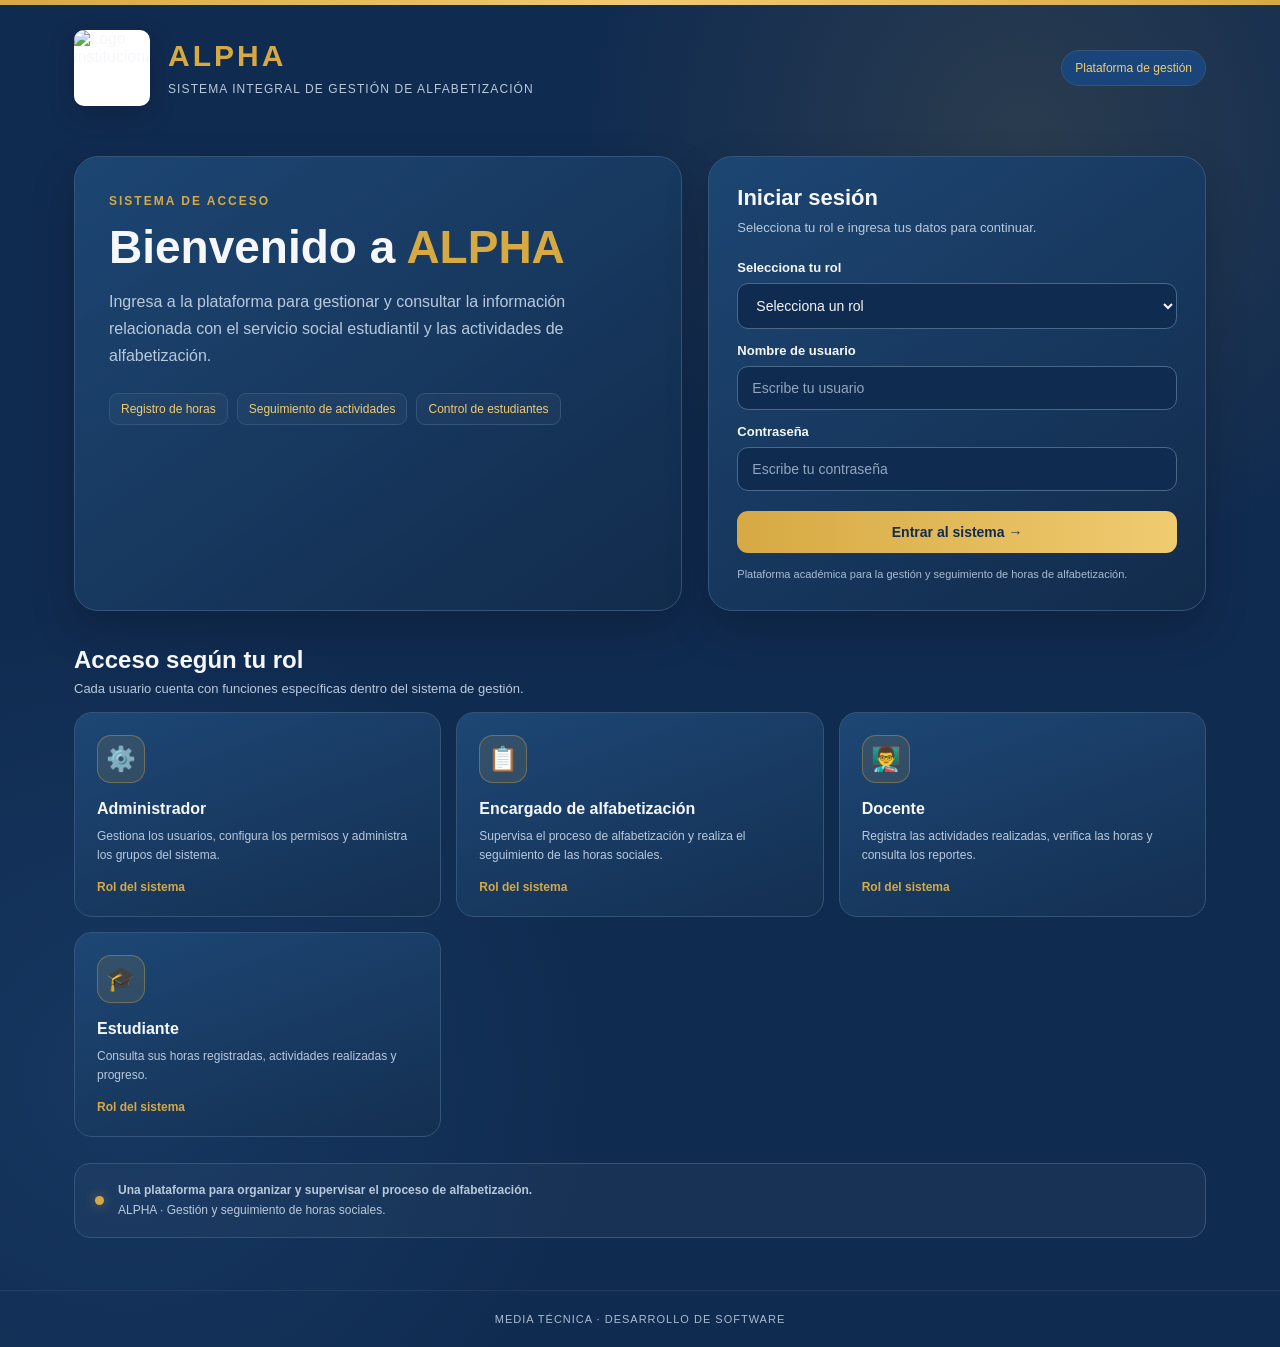
==== index.html @ f061831a "Add files via upload" ====
<!DOCTYPE html>
<html lang="es">
<head>
    <meta charset="UTF-8">
    <meta name="viewport" content="width=device-width, initial-scale=1.0">
    <title>ALPHA | Gestión de Alfabetización</title>
    <link rel="stylesheet" href="estilos.css">
</head>
<body>

    <div class="topline"></div>

    <header class="encabezado">

        <div class="logo">
            <img src="C:\xampp\htdocs\img\images.jpg" alt="Logo institucional">
        </div>

        <div class="marca">
            <h1>ALPHA</h1>
            <p>SISTEMA INTEGRAL DE GESTIÓN DE ALFABETIZACIÓN</p>
        </div>

        <div class="etiqueta">
            Plataforma de gestión
        </div>

    </header>

    <main>

        <section class="bienvenida">

            <div class="texto-bienvenida">

                <span class="subtitulo">SISTEMA DE ACCESO</span>

                <h2>Bienvenido a <span>ALPHA</span></h2>

                <p>
                    Ingresa a la plataforma para gestionar y consultar
                    la información relacionada con el servicio social
                    estudiantil y las actividades de alfabetización.
                </p>

                <div class="etiquetas">
                    <span>Registro de horas</span>
                    <span>Seguimiento de actividades</span>
                    <span>Control de estudiantes</span>
                </div>

            </div>

            <section class="tarjeta-login" aria-labelledby="titulo-login">

                <h2 id="titulo-login">Iniciar sesión</h2>

                <p class="descripcion">
                    Selecciona tu rol e ingresa tus datos para continuar.
                </p>

                <form action="#" method="get">

                    <label for="rol">Selecciona tu rol</label>

                    <select id="rol" name="rol" required>
                        <option value="">Selecciona un rol</option>
                        <option value="administrador">Administrador</option>
                       
                        <option value="docente">Docente</option>
                        <option value="estudiante">Estudiante</option>
                    </select>

                    <label for="usuario">Nombre de usuario</label>

                    <input
                        type="text"
                        id="usuario"
                        name="usuario"
                        placeholder="Escribe tu usuario"
                        required
                    >

                    <label for="contrasena">Contraseña</label>

                    <input
                        type="password"
                        id="contrasena"
                        name="contrasena"
                        placeholder="Escribe tu contraseña"
                        required
                    >

                    <button type="submit" class="boton-principal">
                        Entrar al sistema &rarr;
                    </button>

                    <p class="nota-formulario">
                        Plataforma académica para la gestión
                        y seguimiento de horas de alfabetización.
                    </p>

                </form>

            </section>

        </section>

        <section class="seccion-roles">

            <div class="encabezado-seccion">

                <h2>Acceso según tu rol</h2>

                <p>
                    Cada usuario cuenta con funciones específicas
                    dentro del sistema de gestión.
                </p>

            </div>

            <div class="rejilla-roles">

                <article class="tarjeta-rol">

                    <div class="icono">⚙️</div>

                    <h3>Administrador</h3>

                    <p>
                        Gestiona los usuarios, configura los permisos
                        y administra los grupos del sistema.
                    </p>

                    <span class="enlace-rol">Rol del sistema</span>

                </article>

                <article class="tarjeta-rol">

                    <div class="icono">📋</div>

                    <h3>Encargado de alfabetización</h3>

                    <p>
                        Supervisa el proceso de alfabetización
                        y realiza el seguimiento de las horas sociales.
                    </p>

                    <span class="enlace-rol">Rol del sistema</span>

                </article>

                <article class="tarjeta-rol">

                    <div class="icono">👨‍🏫</div>

                    <h3>Docente</h3>

                    <p>
                        Registra las actividades realizadas,
                        verifica las horas y consulta los reportes.
                    </p>

                    <span class="enlace-rol">Rol del sistema</span>

                </article>

                <article class="tarjeta-rol">

                    <div class="icono">🎓</div>

                    <h3>Estudiante</h3>

                    <p>
                        Consulta sus horas registradas,
                        actividades realizadas y progreso.
                    </p>

                    <span class="enlace-rol">Rol del sistema</span>

                </article>

            </div>

        </section>

        <aside class="nota-final">

            <span class="punto"></span>

            <p>
                <strong>
                    Una plataforma para organizar y supervisar
                    el proceso de alfabetización.
                </strong>
                <br>
                ALPHA · Gestión y seguimiento de horas sociales.
            </p>

        </aside>

    </main>

    <footer>
        MEDIA TÉCNICA · DESARROLLO DE SOFTWARE
    </footer>

</body>
</html>
---- estilos.css ----
:root {
    --fondo: #102B50;
    --panel: #16365F;
    --panel-claro: #1D4775;
    --azul: #24568A;
    --dorado: #D6A943;
    --dorado-claro: #F0CB70;
    --blanco: #F5F7FA;
    --texto-secundario: #B9C9DC;
    --borde: #345579;
    --verde: #71D6A5;
}

* {
    box-sizing: border-box;
}

html {
    scroll-behavior: smooth;
}

body {
    margin: 0;
    min-height: 100vh;
    background:
        radial-gradient(
            circle at 80% 10%,
            rgba(214, 169, 67, 0.13),
            transparent 28%
        ),
        radial-gradient(
            circle at 10% 80%,
            rgba(48, 105, 164, 0.20),
            transparent 30%
        ),
        var(--fondo);
    color: var(--blanco);
    font-family: Arial, Helvetica, sans-serif;
}

img {
    max-width: 100%;
}

/* LINEA SUPERIOR */

.topline {
    height: 5px;
    background: linear-gradient(
        90deg,
        var(--dorado),
        var(--dorado-claro),
        var(--dorado)
    );
}

/* ENCABEZADO Y LOGO */

.encabezado {
    max-width: 1180px;
    margin: auto;
    padding: 25px 24px 18px;
    display: flex;
    align-items: center;
    gap: 18px;
}

.logo {
    width: 76px;
    height: 76px;
    border-radius: 10px;
    display: flex;
    align-items: center;
    justify-content: center;
    overflow: hidden;
    background: #FFFFFF;
    box-shadow: 0 8px 28px #0003;
    flex-shrink: 0;
}

.logo img {
    width: 100%;
    height: 100%;
    object-fit: contain;
}

.marca h1 {
    margin: 0;
    font-size: 30px;
    letter-spacing: 3px;
    color: var(--dorado);
}

.marca p {
    margin: 7px 0 0;
    color: var(--texto-secundario);
    font-size: 12px;
    letter-spacing: 1.1px;
    line-height: 1.5;
}

.etiqueta {
    margin-left: auto;
    padding: 10px 13px;
    border: 1px solid var(--borde);
    border-radius: 999px;
    background: #19457a;
    color: var(--dorado-claro);
    font-size: 12px;
    white-space: nowrap;
}

/* CONTENIDO PRINCIPAL */

main {
    max-width: 1180px;
    margin: 0 auto;
    padding: 20px 24px 52px;
}

.bienvenida {
    display: grid;
    grid-template-columns: 1.1fr 0.9fr;
    gap: 26px;
    align-items: stretch;
    margin: 12px 0 26px;
}

.texto-bienvenida,
.tarjeta-login {
    background: linear-gradient(
        145deg,
        rgba(29, 71, 117, 0.95),
        rgba(18, 43, 75, 0.98)
    );
    border: 1px solid var(--borde);
    border-radius: 24px;
    box-shadow: 0 18px 45px #0003;
}

.texto-bienvenida {
    padding: 34px;
}

.subtitulo {
    color: var(--dorado);
    font-size: 12px;
    font-weight: 800;
    letter-spacing: 2px;
}

.texto-bienvenida h2 {
    margin: 13px 0 15px;
    font-size: clamp(30px, 4vw, 46px);
    line-height: 1.1;
}

.texto-bienvenida h2 span {
    color: var(--dorado);
}

.texto-bienvenida > p {
    max-width: 570px;
    margin: 0;
    color: var(--texto-secundario);
    line-height: 1.7;
}


.etiquetas  {
    display: flex;
    flex-wrap: wrap;
    gap: 9px;
    margin-top: 24px;
    padding: 0%;
}

.etiquetas span {
    padding: 8px 11px;
    border: 1px solid var(--borde);
    border-radius: 9px;
    background: #FFFFFF08;
    color: var(--dorado-claro);
    font-size: 12px;
}

/* TARJETA DE LOGIN */

.tarjeta-login {
    padding: 28px;
}

.tarjeta-login h2 {
    margin: 0 0 7px;
    font-size: 22px;
}

.descripcion {
    margin: 0 0 22px;
    color: var(--texto-secundario);
    font-size: 13px;
    line-height: 1.5;
}

label {
    display: block;
    margin: 14px 0 8px;
    color: var(--blanco);
    font-size: 13px;
    font-weight: 700;
}

input,
select {
    width: 100%;
    padding: 13px 14px;
    border: 1px solid #496789;
    border-radius: 11px;
    outline: none;
    background: var(--fondo);
    color: var(--blanco);
    font-size: 14px;
}

input::placeholder {
    color: #91A6BF;
}

input:focus,
select:focus {
    border-color: var(--dorado);
    box-shadow: 0 0 0 3px #D6A94325;
}

/* BOTON PRINCIPAL */

.boton-principal {
    width: 100%;
    margin-top: 20px;
    padding: 13px 16px;
    border: none;
    border-radius: 11px;
    background: linear-gradient(
        90deg,
        var(--dorado),
        var(--dorado-claro)
    );
    color: #102B50;
    font-size: 14px;
    font-weight: 800;
    cursor: pointer;
    transition: transform 0.15s, filter 0.15s;
}

.boton-principal:hover {
    filter: brightness(1.08);
    transform: translateY(-1px);
}

.nota-formulario {
    margin: 13px 0 0;
    color: #A9BCD2;
    font-size: 11px;
    line-height: 1.5;
}

/* SECCION DE ROLES */

.seccion-roles {
    margin-top: 35px;
}

.encabezado-seccion {
    margin-bottom: 16px;
}

.encabezado-seccion h2 {
    margin: 0;
    font-size: 24px;
}

.encabezado-seccion p {
    margin: 7px 0 0;
    color: var(--texto-secundario);
    font-size: 13px;
}

.rejilla-roles {
    display: grid;
    grid-template-columns: repeat(3, 1fr);
    gap: 15px;
}

/* TARJETAS DE ROLES */

.tarjeta-rol {
    min-height: 205px;
    padding: 22px;
    display: flex;
    flex-direction: column;
    align-items: flex-start;
    border: 1px solid var(--borde);
    border-radius: 18px;
    background: linear-gradient(
        160deg,
        #1D4775,
        #142F51
    );
    transition: transform 0.2s, border-color 0.2s;
}

.tarjeta-rol:hover {
    transform: translateY(-4px);
    border-color: var(--dorado);
}

.icono {
    width: 48px;
    height: 48px;
    margin-bottom: 17px;
    display: flex;
    align-items: center;
    justify-content: center;
    border: 1px solid #D6A94360;
    border-radius: 14px;
    background: #D6A94320;
    font-size: 24px;
}

.tarjeta-rol h3 {
    margin: 0 0 9px;
    font-size: 16px;
}

.tarjeta-rol p {
    margin: 0 0 16px;
    color: var(--texto-secundario);
    font-size: 12px;
    line-height: 1.55;
}

.enlace-rol {
    margin-top: auto;
    color: var(--dorado);
    font-size: 12px;
    font-weight: 800;
}

/* NOTA FINAL */

.nota-final {
    margin-top: 26px;
    padding: 17px 20px;
    display: flex;
    align-items: center;
    gap: 14px;
    border: 1px solid var(--borde);
    border-radius: 16px;
    background: #FFFFFF08;
}

.punto {
    width: 9px;
    height: 9px;
    flex-shrink: 0;
    border-radius: 50%;
    background: var(--dorado);
    box-shadow: 0 0 12px #D6A94377;
}

.nota-final p {
    margin: 0;
    color: var(--texto-secundario);
    font-size: 12px;
    line-height: 1.6;
}

/* PIE DE PAGINA */

footer {
    padding: 22px 15px;
    border-top: 1px solid #FFFFFF12;
    color: #A9BCD2;
    text-align: center;
    font-size: 11px;
    letter-spacing: 1px;
}

/* ADAPTACION A TABLET */

@media (max-width: 900px) {
    .bienvenida {
        grid-template-columns: 1fr;
    }

    .rejilla-roles {
        grid-template-columns: repeat(2, 1fr);
    }

    .etiqueta {
        display: none;
    }
}

/* ADAPTACION A CELULARES */

@media (max-width: 520px) {
    .encabezado {
        padding: 20px 16px;
    }

    .logo {
        width: 58px;
        height: 58px;
    }

    .marca h1 {
        font-size: 25px;
    }

    .marca p {
        font-size: 9px;
    }

    main {
        padding: 14px 16px 35px;
    }

    .texto-bienvenida,
    .tarjeta-login {
        padding: 23px;
    }

    .rejilla-roles {
        grid-template-columns: 1fr;
    }

    .tarjeta-rol {
        min-height: 175px;
    }
}
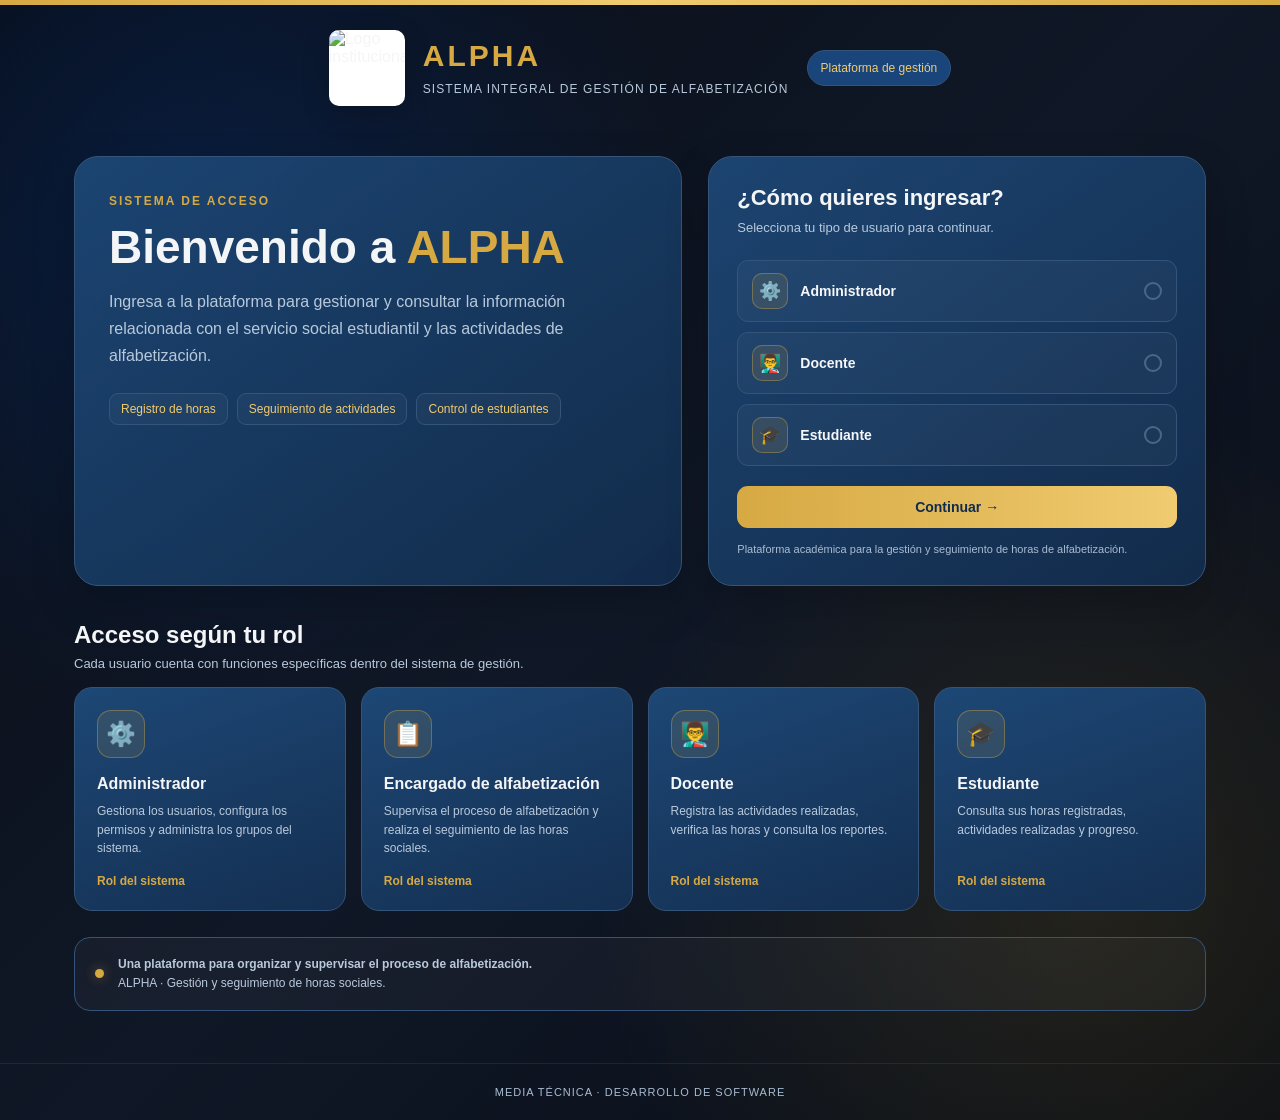
==== commit ed9706f1: "Add files via upload" ====
--- a/index.html
+++ b/index.html
@@ -1,4 +1,3 @@
-
 <!DOCTYPE html>
 <html lang="es">
 <head>
@@ -54,46 +53,58 @@
 
             <section class="tarjeta-login" aria-labelledby="titulo-login">
 
-                <h2 id="titulo-login">Iniciar sesión</h2>
+                <h2 id="titulo-login">¿Cómo quieres ingresar?</h2>
 
                 <p class="descripcion">
-                    Selecciona tu rol e ingresa tus datos para continuar.
+                    Selecciona tu tipo de usuario para continuar.
                 </p>
 
                 <form action="#" method="get">
 
-                    <label for="rol">Selecciona tu rol</label>
-
-                    <select id="rol" name="rol" required>
-                        <option value="">Selecciona un rol</option>
-                        <option value="administrador">Administrador</option>
-                       
-                        <option value="docente">Docente</option>
-                        <option value="estudiante">Estudiante</option>
-                    </select>
-
-                    <label for="usuario">Nombre de usuario</label>
-
-                    <input
-                        type="text"
-                        id="usuario"
-                        name="usuario"
-                        placeholder="Escribe tu usuario"
-                        required
-                    >
-
-                    <label for="contrasena">Contraseña</label>
-
-                    <input
-                        type="password"
-                        id="contrasena"
-                        name="contrasena"
-                        placeholder="Escribe tu contraseña"
-                        required
-                    >
+                    <div class="opciones-rol">
+
+                        <label class="opcion-rol" for="administrador">
+                            <input
+                                type="radio"
+                                id="administrador"
+                                name="rol"
+                                value="administrador"
+                                required
+                            >
+                            <span class="rol-icono">⚙️</span>
+                            <span class="rol-nombre">Administrador</span>
+                            <span class="rol-marca"></span>
+                        </label>
+
+
+                        <label class="opcion-rol" for="docente">
+                            <input
+                                type="radio"
+                                id="docente"
+                                name="rol"
+                                value="docente"
+                            >
+                            <span class="rol-icono">👨‍🏫</span>
+                            <span class="rol-nombre">Docente</span>
+                            <span class="rol-marca"></span>
+                        </label>
+
+                        <label class="opcion-rol" for="estudiante">
+                            <input
+                                type="radio"
+                                id="estudiante"
+                                name="rol"
+                                value="estudiante"
+                            >
+                            <span class="rol-icono">🎓</span>
+                            <span class="rol-nombre">Estudiante</span>
+                            <span class="rol-marca"></span>
+                        </label>
+
+                    </div>
 
                     <button type="submit" class="boton-principal">
-                        Entrar al sistema &rarr;
+                        Continuar &rarr;
                     </button>
 
                     <p class="nota-formulario">
@@ -208,4 +219,4 @@
     </footer>
 
 </body>
-</html>
+</html>
--- a/estilos.css
+++ b/estilos.css
@@ -1,4 +1,3 @@
-
 :root {
     --fondo: #102B50;
     --panel: #16365F;
@@ -37,6 +36,7 @@
         var(--fondo);
     color: var(--blanco);
     font-family: Arial, Helvetica, sans-serif;
+    background-color: #102B50;
 }
 
 img {
@@ -167,13 +167,12 @@
     line-height: 1.7;
 }
 
-
-.etiquetas  {
+.etiquetas {
     display: flex;
     flex-wrap: wrap;
     gap: 9px;
     margin-top: 24px;
-    padding: 0%;
+    padding: 0;
 }
 
 .etiquetas span {
@@ -231,6 +230,87 @@
 select:focus {
     border-color: var(--dorado);
     box-shadow: 0 0 0 3px #D6A94325;
+}
+
+/* SELECTOR DE ROL (LOGIN) */
+
+.opciones-rol {
+    display: grid;
+    gap: 10px;
+}
+
+.opcion-rol {
+    position: relative;
+    display: flex;
+    align-items: center;
+    gap: 12px;
+    margin: 0;
+    padding: 12px 14px;
+    border: 1px solid var(--borde);
+    border-radius: 11px;
+    background: #FFFFFF08;
+    color: var(--blanco);
+    font-size: 14px;
+    font-weight: 700;
+    cursor: pointer;
+    transition: border-color 0.2s, background 0.2s, transform 0.15s;
+}
+
+.opcion-rol:hover {
+    border-color: var(--dorado);
+    background: #D6A94312;
+    transform: translateY(-1px);
+}
+
+/* El radio real queda oculto pero sigue funcionando con el teclado y el required */
+.opcion-rol input {
+    position: absolute;
+    opacity: 0;
+    width: 1px;
+    height: 1px;
+    padding: 0;
+    pointer-events: none;
+}
+
+.rol-icono {
+    width: 36px;
+    height: 36px;
+    display: flex;
+    align-items: center;
+    justify-content: center;
+    flex-shrink: 0;
+    border: 1px solid #D6A94360;
+    border-radius: 10px;
+    background: #D6A94320;
+    font-size: 18px;
+}
+
+.rol-nombre {
+    flex: 1;
+}
+
+.rol-marca {
+    width: 18px;
+    height: 18px;
+    flex-shrink: 0;
+    border: 2px solid #496789;
+    border-radius: 50%;
+    transition: border-color 0.2s, background 0.2s, box-shadow 0.2s;
+}
+
+.opcion-rol input:checked ~ .rol-marca {
+    border-color: var(--dorado);
+    background: var(--dorado);
+    box-shadow: inset 0 0 0 3px var(--fondo);
+}
+
+.opcion-rol:has(input:checked) {
+    border-color: var(--dorado);
+    background: #D6A94320;
+}
+
+.opcion-rol:has(input:focus-visible) {
+    box-shadow: 0 0 0 3px #D6A94340;
 }
 
 /* BOTON PRINCIPAL */
@@ -288,7 +368,7 @@
 
 .rejilla-roles {
     display: grid;
-    grid-template-columns: repeat(3, 1fr);
+    grid-template-columns: repeat(4, 1fr);
     gap: 15px;
 }
 
@@ -440,3 +520,256 @@
         min-height: 175px;
     }
 }
+
+/* ===== ESTILOS GENERALES  del login de admin ===== */
+
+/* ==========================================
+   1. CONFIGURACIÓN GENERAL
+========================================== */
+
+* {
+    margin: 0;
+    padding: 0;
+    box-sizing: border-box;
+}
+
+body {
+    min-height: 100vh;
+    display: flex;
+    flex-direction: column;
+    font-family: 'Segoe UI', Arial, sans-serif;
+    color: #F4F5F7;
+    background:
+        radial-gradient(circle at 15% 20%, rgba(0, 91, 234, 0.18), transparent 35%),
+        radial-gradient(circle at 85% 80%, rgba(217, 169, 40, 0.12), transparent 35%),
+        linear-gradient(135deg, #080C14, #101827, #080C14);
+}
+
+
+/* ==========================================
+   2. ENCABEZADO Y LOGO
+========================================== */
+
+.encabezado-admin {
+    text-align: center;
+    padding: 20px;
+}
+
+.encabezado-admin img {
+    width: 190px;
+    height: 145px;
+    object-fit: contain;
+    filter: drop-shadow(0 0 15px rgba(0, 91, 234, 0.25));
+}
+
+.encabezado-admin p {
+    margin-top: 5px;
+    color: #D9A928;
+    font-size: 12px;
+    font-weight: bold;
+    letter-spacing: 4px;
+}
+
+
+/* ==========================================
+   3. CONTENIDO PRINCIPAL
+========================================== */
+
+.contenido-admin {
+    flex: 1;
+    display: flex;
+    justify-content: center;
+    align-items: center;
+    padding: 30px 20px;
+}
+
+
+/* ==========================================
+   4. TARJETA DE ADMINISTRADOR
+========================================== */
+
+.tarjeta-admin {
+    width: 100%;
+    max-width: 480px;
+    padding: 42px;
+    background: linear-gradient(145deg, #151F30, #0E1725);
+    border: 1px solid rgba(0, 91, 234, 0.45);
+    border-radius: 20px;
+    box-shadow:
+        0 0 25px rgba(0, 91, 234, 0.12),
+        0 20px 50px rgba(0, 0, 0, 0.55);
+    text-align: center;
+}
+
+
+/* ==========================================
+   5. ETIQUETA ADMINISTRATIVA
+========================================== */
+
+.etiqueta-admin {
+    display: inline-block;
+    padding: 8px 16px;
+    margin-bottom: 22px;
+    background-color: rgba(0, 91, 234, 0.15);
+    border: 1px solid #075BEA;
+    border-radius: 5px;
+    color: #64A1FF;
+    font-size: 11px;
+    font-weight: bold;
+    letter-spacing: 2px;
+}
+
+
+/* ==========================================
+   6. TÍTULOS
+========================================== */
+
+.tarjeta-admin h1 {
+    color: #D9A928;
+    font-size: 34px;
+    font-weight: 800;
+    letter-spacing: 3px;
+    margin-bottom: 12px;
+}
+
+.descripcion-admin {
+    color: #AEB9C9;
+    font-size: 14px;
+    line-height: 1.7;
+    margin-bottom: 32px;
+}
+
+
+/* ==========================================
+   7. FORMULARIO
+========================================== */
+
+.tarjeta-admin form {
+    text-align: left;
+}
+
+.tarjeta-admin label {
+    display: block;
+    margin-bottom: 10px;
+    color: #E7EDF6;
+    font-size: 13px;
+    font-weight: bold;
+    letter-spacing: 1px;
+}
+
+.tarjeta-admin input {
+    width: 100%;
+    padding: 16px;
+    margin-bottom: 25px;
+    background-color: #0A1220;
+    border: 1px solid #293A52;
+    border-radius: 9px;
+    color: #FFFFFF;
+    font-size: 15px;
+    outline: none;
+    transition: 0.3s;
+}
+
+.tarjeta-admin input::placeholder {
+    color: #718198;
+}
+
+.tarjeta-admin input:focus {
+    border-color: #075BEA;
+    box-shadow: 0 0 0 3px rgba(0, 91, 234, 0.16);
+}
+
+
+/* ==========================================
+   8. BOTÓN DE INGRESO
+========================================== */
+
+.tarjeta-admin button {
+    width: 100%;
+    padding: 17px;
+    margin-top: 5px;
+    background: linear-gradient(100deg, #D9A928, #F0C44E);
+    border: none;
+    border-radius: 9px;
+    color: #101827;
+    font-size: 15px;
+    font-weight: 900;
+    letter-spacing: 2px;
+    cursor: pointer;
+    transition: 0.3s;
+}
+
+.tarjeta-admin button:hover {
+    background: #F5D36E;
+    box-shadow: 0 0 22px rgba(217, 169, 40, 0.30);
+    transform: translateY(-3px);
+}
+
+.tarjeta-admin button:active {
+    transform: scale(0.98);
+}
+
+
+/* ==========================================
+   9. MENSAJE DE SEGURIDAD
+========================================== */
+
+.mensaje-seguridad {
+    margin-top: 28px;
+    color: #718198;
+    font-size: 10px;
+    font-weight: bold;
+    letter-spacing: 1.5px;
+}
+
+
+/* ==========================================
+   10. PIE DE PÁGINA
+========================================== */
+
+.pie-admin {
+    padding: 20px;
+    text-align: center;
+    border-top: 1px solid rgba(255, 255, 255, 0.08);
+}
+
+.pie-admin p {
+    color: #718198;
+    font-size: 11px;
+    letter-spacing: 1.5px;
+}
+
+
+/* ==========================================
+   11. DISEÑO RESPONSIVE
+========================================== */
+
+@media (max-width: 600px) {
+
+    .encabezado-admin img {
+        width: 150px;
+        height: 115px;
+    }
+
+    .encabezado-admin p {
+        font-size: 9px;
+        letter-spacing: 2px;
+    }
+
+    .contenido-admin {
+        padding: 20px 15px;
+    }
+
+    .tarjeta-admin {
+        padding: 30px 22px;
+    }
+
+    .tarjeta-admin h1 {
+        font-size: 28px;
+    }
+
+    .pie-admin p {
+        font-size: 9px;
+    }
+
+}
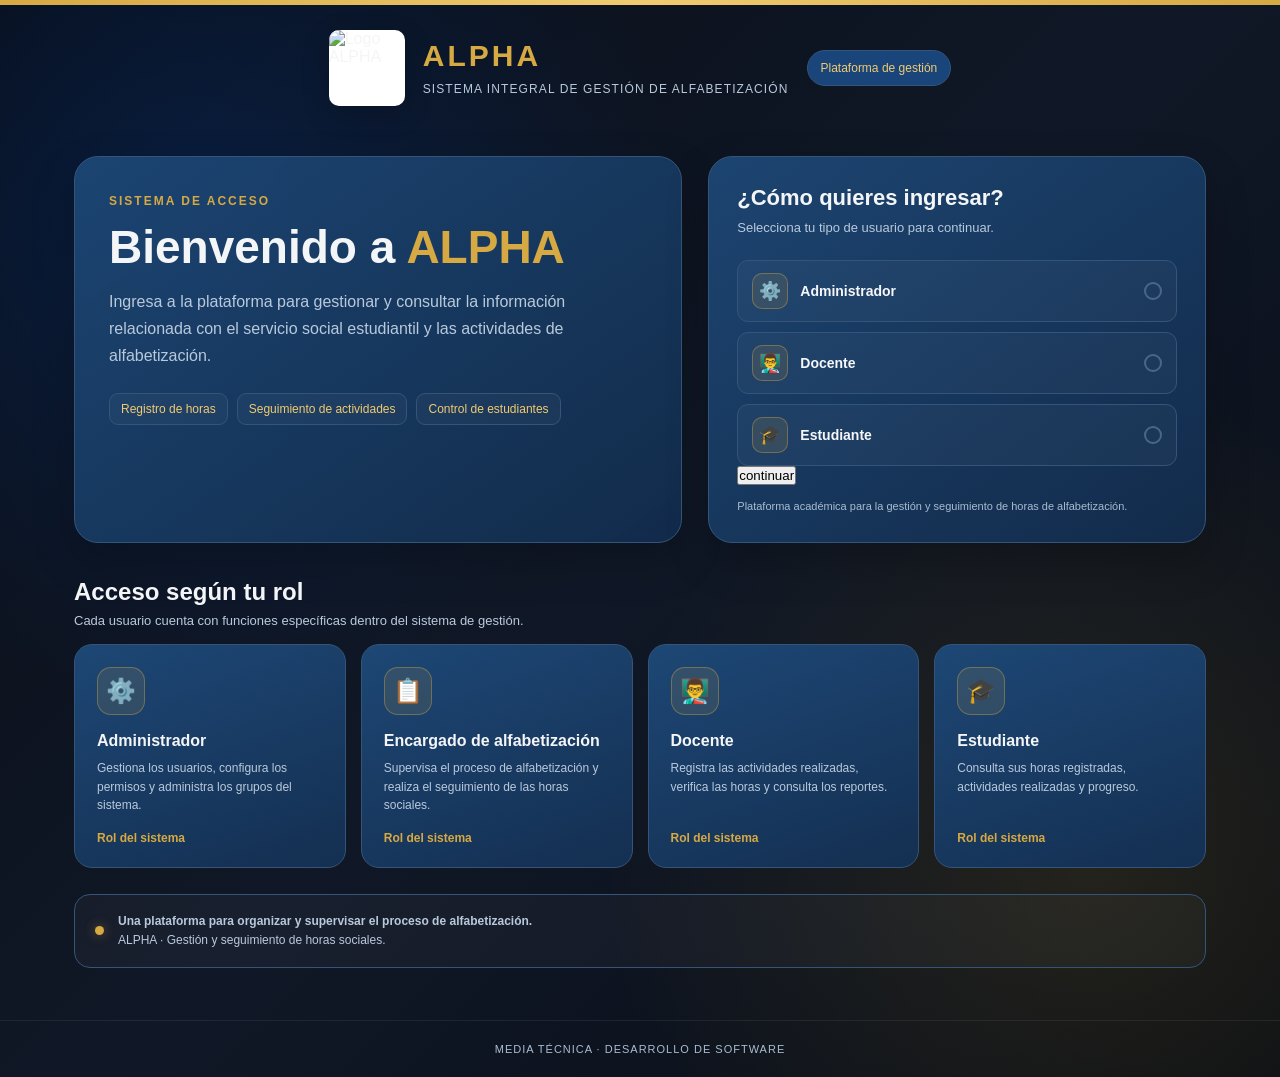
==== commit 6f38e3cd: "Add files via upload" ====
--- a/index.html
+++ b/index.html
@@ -13,7 +13,7 @@
     <header class="encabezado">
 
         <div class="logo">
-            <img src="C:\xampp\htdocs\img\images.jpg" alt="Logo institucional">
+            <img src="C:\xampp\htdocs\img\97d4dffa-0398-46b5-bdf9-26130cdb9839.png" alt="Logo ALPHA">
         </div>
 
         <div class="marca">
@@ -59,7 +59,7 @@
                     Selecciona tu tipo de usuario para continuar.
                 </p>
 
-                <form action="#" method="get">
+                <form id="formRoles">
 
                     <div class="opciones-rol">
 
@@ -71,9 +71,11 @@
                                 value="administrador"
                                 required
                             >
+                            
                             <span class="rol-icono">⚙️</span>
                             <span class="rol-nombre">Administrador</span>
                             <span class="rol-marca"></span>
+                            
                         </label>
 
 
@@ -103,9 +105,7 @@
 
                     </div>
 
-                    <button type="submit" class="boton-principal">
-                        Continuar &rarr;
-                    </button>
+                    <button type="submit">continuar</button>
 
                     <p class="nota-formulario">
                         Plataforma académica para la gestión
@@ -217,6 +217,6 @@
     <footer>
         MEDIA TÉCNICA · DESARROLLO DE SOFTWARE
     </footer>
-
+  <script src="roles.js"></script>
 </body>
 </html>
--- a/estilos.css
+++ b/estilos.css
@@ -773,3 +773,118 @@
     }
 
 }
+   /* estilos de inivio 
+
+
+
+
+
+   body {
+    background-color: #020d20;
+    color: #eaf4ff;
+    font-family: Arial, sans-serif;
+}
+
+table {
+    border-collapse: collapse;
+    border-color: #087fc4;
+}
+
+body > center > table {
+    background-color: #061a35;
+    border: 2px solid #087fc4;
+    box-shadow: 0 0 15px #087fc455;
+    border-radius: 12px;
+}
+
+td {
+    border-color: #087fc4;
+}
+
+h1 {
+    color: #ffffff;
+    text-shadow: 0 0 10px #168bd5;
+}
+
+h2, h3 {
+    color: #f5bd35;
+}
+
+h4 {
+    color: #ffffff;
+}
+
+p {
+    color: #d5eaff;
+}
+
+hr {
+    border: none;
+    border-top: 1px solid #176092;
+}
+
+a {
+    color: #48b9ff;
+    text-decoration: none;
+    font-weight: bold;
+}
+
+a:hover {
+    color: #ffd04b;
+}
+
+/* MENU LATERAL */
+body > center > table > tbody > tr > td:first-child {
+    background-color: #03132b;
+    border-right: 2px solid #087fc4;
+}
+
+body > center > table > tbody > tr > td:first-child p {
+    padding: 10px;
+    border-radius: 6px;
+}
+
+body > center > table > tbody > tr > td:first-child p:hover {
+    background-color: #0755a1;
+    color: #ffd04b;
+}
+
+/* BANNER */
+body > center > table > tbody > tr > td:last-child > table:first-child {
+    background: linear-gradient(110deg, #04152d, #07518a, #061b38);
+    border: 2px solid #087fc4;
+    border-left: 5px solid #f5bd35;
+    border-radius: 10px;
+}
+
+/* INDICADORES */
+body > center > table > tbody > tr > td:last-child > table:nth-of-type(2) td {
+    background: linear-gradient(145deg, #0b294b, #04162e);
+    border: 1px solid #087fc4;
+    border-radius: 8px;
+}
+
+body > center > table > tbody > tr > td:last-child > table:nth-of-type(2) h2 {
+    color: #f5bd35;
+    font-size: 32px;
+}
+
+/* ACTIVIDADES */
+body > center > table > tbody > tr > td:last-child > table:nth-of-type(3) td {
+    background-color: #071d39;
+    border: 1px solid #087fc4;
+    border-radius: 8px;
+}
+
+/* FRASE FINAL */
+body > center > table > tbody > tr > td:last-child > table:last-child {
+    background: linear-gradient(90deg, #092c50, #06172f);
+    border: 1px solid #087fc4;
+    border-left: 5px solid #f5bd35;
+    border-radius: 8px;
+}
+
+body > center > table > tbody > tr > td:last-child > table:last-child p {
+    color: #f5d77d;
+    font-style: italic;
+}
